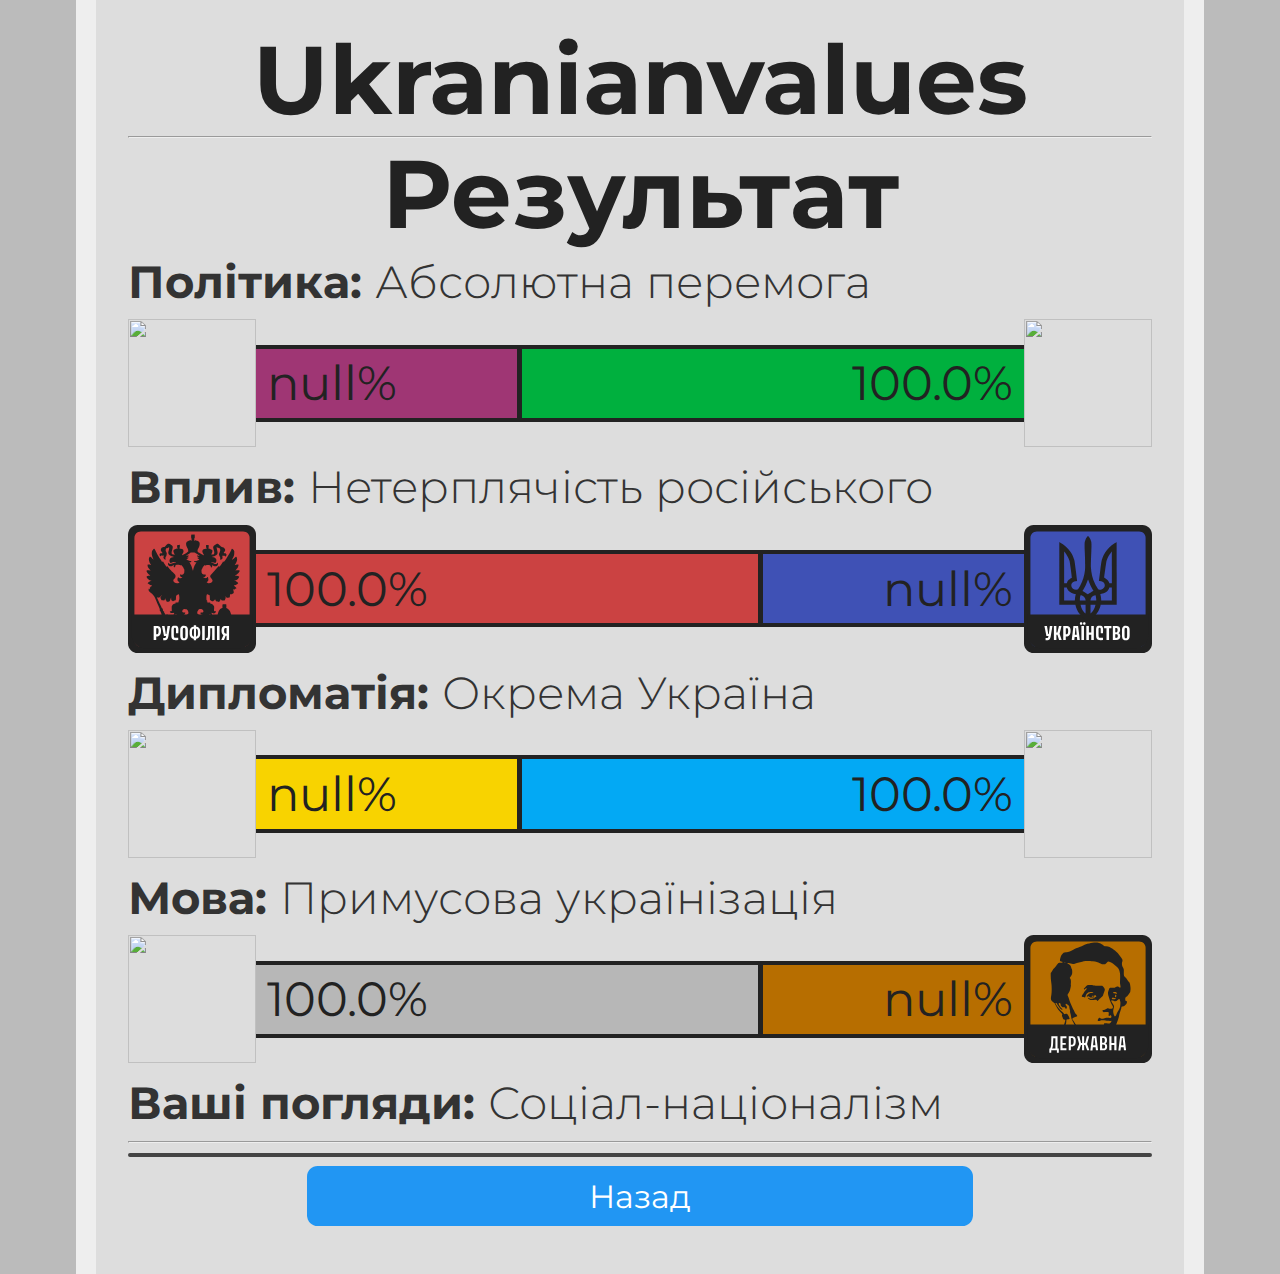
==== results.html @ b71c703a "Merge 3642f6d3f1ff70dfb672dedd7d964e59383653b6 into cd882b382a933d472b0d1d9122afc00abf5e7528" ====
<head>
    <link href="https://fonts.googleapis.com/css?family=Montserrat:300,400,700|Roboto:400,700" rel="stylesheet">
    <link href='style.css' rel='stylesheet' type='text/css'>
    <title>Ukranianvalues Реузльтати</title>
    <link rel="icon" type="x-icon" href="icon.png">
    <link rel="shortcut icon" type="x-icon" href="icon.png">
    <meta charset="utf-8">
    <script>
      version = "Darkstorm's Podavl Inc." //Remember to update this before making changes to the test itself!
    </script>
    </head>
    <script type="application/javascript"
            src="ideologies.js">
    </script>
    
    <body>
    <h1>Ukranianvalues</h1>
    <hr>
    
    <h1>Результат</h1>
    
    <h2>Політика: <span class="weight-300" id="economic-label"></span></h2>
    <div class="axis">
        <img id="img-equality" src="value_images/equality.svg" height="128pt"/>
        <div class="bar equality" id="bar-equality"><div class="text-wrapper" id="equality"></div></div>
        <div class="bar wealth" id="bar-wealth"><div class="text-wrapper" id="wealth"></div></div>
        <img id="img-wealth" src="value_images/markets.svg" height="128pt"/>
    </div>
    <h2>Вплив: <span class="weight-300" id="diplomatic-label"></span></h2>
    <div class="axis">
        <img id="img-might" src="value_images/nation.svg" height="128pt"/>
        <div class="bar might" id="bar-might"><div class="text-wrapper" id="might"></div></div>
        <div class="bar peace" id="bar-peace"><div class="text-wrapper" id="peace"></div></div>
        <img id="img-peace" src="value_images/globe.svg" height="128pt"/>
    </div>
    <h2>Дипломатія: <span class="weight-300" id="state-label"></span></h2>
    <div class="axis">
        <img id="img-liberty" src="value_images/liberty.svg" height="128pt"/>
        <div class="bar liberty" id="bar-liberty"><div class="text-wrapper" id="liberty"></div></div>
        <div class="bar authority" id="bar-authority"><div class="text-wrapper" id="authority"></div></div>
        <img id="img-authority" src="value_images/authority.svg" height="128pt"/>
    </div>
    <h2>Мова: <span class="weight-300" id="society-label"></span></h2>
    <div class="axis">
        <img id="img-tradition" src="value_images/tradition.svg" height="128pt"/>
        <div class="bar tradition" id="bar-tradition"><div class="text-wrapper" id="tradition"></div></div>
        <div class="bar progress" id="bar-progress"><div class="text-wrapper" id="progress"></div></div>
        <img id="img-progress" src="value_images/progress.svg" height="128pt"/>
    </div>
    <h2>Ваші погляди: <span class="weight-300" id="ideology-label"></span></h2>
    <hr/>
    <img src="" id="banner">
    <button class="button" onclick="location.href='index.html';">Назад</button> <br>

    <script>
        const econArray = ["Тотальна зрада","Кранє невдоволення","Песимістичні очікування","Невпевнений","Оптимістичні очікування","Впевненість в перемозі","Абсолютна перемога"]
        const diplArray = ["Максимальне росіянство","Русофілія","Схильність до російського","Помірність","Україноцетризм","Русофобія","Нетерплячість російського"]
        const govtArray = ["Про-західний фанатизм","Впевнене інтегрування","Зближення з Заходом","Баланс","Скептичне ставлення","Свій підхід","Окрема Україна"]
        const sctyArray = ["Мовна свобода","Плюралізм","Білінгвізм","Нейтральний","Лагідна українізація","Мовний шовінізм","Примусова українізація"]

        const searchParams = new URLSearchParams(window.location.search.substring(1))

        const equality  = searchParams.get("e")
        const peace     = searchParams.get("d")
        const liberty   = searchParams.get("g")
        const progress  = searchParams.get("s")
        const wealth    = (100 - equality).toFixed(1)
        const might     = (100 - peace   ).toFixed(1)
        const authority = (100 - liberty ).toFixed(1)
        const tradition = (100 - progress).toFixed(1)

        function setBarValue(name, value) {
            const innerel = document.getElementById(name)
            const outerel = document.getElementById("bar-" + name)
            outerel.style.width = (value + "%")
            innerel.innerHTML = (value + "%")
            if (innerel.offsetWidth + 20 > outerel.offsetWidth) {
                innerel.style.visibility = "hidden"
            }
        }

        function setLabel(val, ary) {
            if (val > 100) { return "" } else
            if (val > 90) { return ary[0] } else
            if (val > 75) { return ary[1] } else
            if (val > 60) { return ary[2] } else
            if (val >= 40) { return ary[3] } else
            if (val >= 25) { return ary[4] } else
            if (val >= 10) { return ary[5] } else
            if (val >= 0) { return ary[6] } else
                {return ""}
        }
    
        setBarValue("equality", equality)
        setBarValue("wealth", wealth)
        setBarValue("peace", peace)
        setBarValue("might", might)
        setBarValue("liberty", liberty)
        setBarValue("authority", authority)
        setBarValue("progress", progress)
        setBarValue("tradition", tradition)
    
        document.getElementById("economic-label").innerHTML = setLabel(equality, econArray)
        document.getElementById("diplomatic-label").innerHTML = setLabel(peace, diplArray)
        document.getElementById("state-label").innerHTML = setLabel(liberty, govtArray)
        document.getElementById("society-label").innerHTML = setLabel(progress, sctyArray)
    
        let ideology = ""
        let ideodist = Infinity

        for (let i = 0; i < ideologies.length; i++) {
            let dist = 0
            dist += Math.pow(Math.abs(ideologies[i].stats.econ - equality), 2) // Політика
            dist += Math.pow(Math.abs(ideologies[i].stats.govt - liberty), 2) // Вплив
            dist += Math.pow(Math.abs(ideologies[i].stats.dipl - peace), 2) // Дипломатія
            dist += Math.pow(Math.abs(ideologies[i].stats.scty - progress), 1.73856063) // Мова
            if (dist < ideodist) {
                ideology = ideologies[i].name
                ideodist = dist
            }
        }

        document.getElementById("ideology-label").innerHTML = ideology
    
        function createImage(src, x, y, w, h) {
            const img = new Image ()
            // Request CORS permission
            img.crossOrigin = "anonymous"; // This line is key to avoid the tainted canvas issue
            img.src = src
            img.onload = function() {
                ctx.drawImage(img, x, y, w, h)
            }
        }
    
        window.onload = function() {
            const c = document.createElement("canvas")
            const ctx = c.getContext("2d")
            c.width = 800;
            c.height = 650;
            ctx.fillStyle = "#EEEEEE"
            ctx.fillRect(0, 0, 800, 650);
            let img;
            
            img = document.getElementById("img-equality")
            ctx.drawImage(img, 20, 170, 100, 100);
            img = document.getElementById("img-wealth")
            ctx.drawImage(img, 680, 170, 100, 100)
            img = document.getElementById("img-might")
            ctx.drawImage(img, 20, 290, 100, 100)
            img = document.getElementById("img-peace")
            ctx.drawImage(img, 680, 290, 100, 100)
            img = document.getElementById("img-liberty")
            ctx.drawImage(img, 20, 410, 100, 100)
            img = document.getElementById("img-authority")
            ctx.drawImage(img, 680, 410, 100, 100)
            img = document.getElementById("img-tradition")
            ctx.drawImage(img, 20, 530, 100, 100)
            img = document.getElementById("img-progress")
            ctx.drawImage(img, 680, 530, 100, 100)
    
            ctx.fillStyle="#222222"
            ctx.fillRect(120, 180, 560, 80)
            ctx.fillRect(120, 300, 560, 80)
            ctx.fillRect(120, 420, 560, 80)
            ctx.fillRect(120, 540, 560, 80)
            ctx.fillStyle="#9f3674"
            ctx.fillRect(120, 184, 5.6*equality-2, 72)
            ctx.fillStyle="#00B03E"
            ctx.fillRect(682-5.6*wealth, 184, 5.6*wealth-2, 72)
            ctx.fillStyle="#3f51b5"
            ctx.fillRect(120, 304, 5.6*might-2, 72)
            ctx.fillStyle="#cb4242"
            ctx.fillRect(682-5.6*peace, 304, 5.6*peace-2, 72)
            ctx.fillStyle="#f8d300"
            ctx.fillRect(120, 424, 5.6*liberty-2, 72)
            ctx.fillStyle="#03a9f4"
            ctx.fillRect(682-5.6*authority, 424, 5.6*authority-2, 72)
            ctx.fillStyle="#b76e00"
            ctx.fillRect(120, 544, 5.6*tradition-2, 72)
            ctx.fillStyle="#b7b7b7"
            ctx.fillRect(682-5.6*progress, 544, 5.6*progress-2, 72)
            ctx.fillStyle="#222222"
            ctx.font="700 45px Montserrat"
            ctx.textAlign="left"
            ctx.fillText("Ukranianvalues", 20, 90)
            ctx.font="50px Montserrat"
            ctx.fillText(ideology, 20, 140)
    
            ctx.textAlign="left"
            if (equality  > 30) {ctx.fillText(equality + "%", 130, 237.5)}
            if (might     > 30) {ctx.fillText(might + "%", 130, 357.5)}
            if (liberty   > 30) {ctx.fillText(liberty + "%", 130, 477.5)}
            if (tradition > 30) {ctx.fillText(tradition + "%", 130, 597.5)}
            ctx.textAlign="right"
            if (wealth    > 30) {ctx.fillText(wealth + "%", 670, 237.5)}
            if (peace     > 30) {ctx.fillText(peace + "%", 670, 357.5)}
            if (authority > 30) {ctx.fillText(authority + "%", 670, 477.5)}
            if (progress  > 30) {ctx.fillText(progress + "%", 670, 597.5)}
    
            ctx.font="300 30px Montserrat"
            ctx.fillText("wlad1slav.github.io/ukrainianvalues.github.io", 780, 40)
            ctx.fillText(version, 780, 90)
            ctx.textAlign="center"
            ctx.fillText("Політика: " + document.getElementById("economic-label").innerHTML, 400, 175)
            ctx.fillText("Вплив: " + document.getElementById("diplomatic-label").innerHTML, 400, 295)
            ctx.fillText("Дипломатія: " + document.getElementById("state-label").innerHTML, 400, 415)
            ctx.fillText("Мова: " + document.getElementById("society-label").innerHTML, 400, 535)
    
            document.getElementById("banner").src = c.toDataURL();
        }
        </script>
    </body>
---- style.css ----
:root {

    /* Політика */
    --zrada: #9f3674; /* ЗРАДА */
    --peremoha: #00B03E; /* ПЕРЕМОГА */

    /* Вплив */
    --pedophilic: #cb4242; /* РУСОФІЛІЯ */
    --nationalism: #3f51b5; /* УКРАЇНСТВО */

    /* Дипломатія */
    --euroatlantism: #f8d300; /* ЄВРОАТЛАНТИЗМ */
    --sovereignty: #03a9f4; /* САМОСТІЙНІСТЬ */

    /* МОВА */
    --state-language: #b76e00; /* ДЕРЖАВНА */
    --not-matter: #b7b7b7; /* ВІЛЬНІСТЬ */
}

html {
    background-color: #bbbbbb;
    padding: 0px;
    scroll-behavior: smooth;
}
body {
    width: 80%;
    min-height: calc(100vh - 4em);
    margin: 0 auto;
    padding: 2em;
    background-color: #dddddd;
    border-color: #eeeeee;
    border-left-style: solid;
    border-right-style: solid;
    border-width: 20px;
}
p {
    color: #444444;
    font-family: 'Roboto', sans-serif;
    font-size: 18.5pt;
    line-height: 1.15;
    margin: 4pt;
}

p.value {
    margin-top: 22px;
    margin-bottom: 22px;
    text-indent: -16pt;
    margin-left: 20pt;
    font-size: 24pt;
    line-height: 2.11666656px;
    letter-spacing: 0.03em;
    font-family: 'Montserrat';
}

p.axis_name {
    margin-top: 50px;
    color: #333333;
    font-size: 19pt;
    font-family: 'Montserrat';
}
p.question {
    margin: 16pt auto;
    color: #333333;
    font-family: 'Montserrat', sans-serif;
    font-weight: normal;
    width: 70%;
    min-width: 500pt;
    min-height: 144pt;
    background-color: #eeeeee;
    padding: 16pt;
    border-radius: 16pt;
    font-size: 36pt;
    display: flex;
    justify-content: center;
    align-items: center;
    text-align: center;

}
h1 {
    color: #222222;
    font-family: 'Montserrat', sans-serif;
    font-size: 72pt;
    text-align: center;
    line-height: 72pt;
    margin-top: 0pt;
    margin-bottom: 0pt;
}
h2 {
    color: #333333;
    font-family: 'Montserrat', sans-serif;
    font-size: 34pt;
    line-height: 36pt;
    margin-top: 12pt;
    margin-bottom: 10pt;
}
li {
    font-size: 16pt;
    text-indent: 16pt;
}
a {
    font-family: inherit;
}
div.center {
    background-color: #eeeeee;
    font-family: 'Montserrat', sans-serif;
    border-radius: 8pt;
    padding: 6pt;
    color: white;
    width: 50%;
    min-width: 488pt;
    text-align: center;
    text-decoration: none;
    display: block;
    font-size: 24pt;
    margin: auto;
}
img.quadcolumn {
    width: 23.75%;
    transition: transform .3s;
}
img.quadcolumn:hover {
    transform: scale(1.05);
  }
div.quadcolumn {
    width: 23.75%;
}
div.axis_name {
    color: #333333;
    font-size: 19pt;
    font-family: 'Montserrat';
    display: inline-block;
    padding-bottom: 8.65pt;
}
.spacer {
    display: flex;
}
.spacer > div{
    margin-top: 10px;
    display: inline-block;
    *display: inline; /* For IE7 */
    text-align: center;
}
.button {
    background-color: #2196f3;
    font-family: 'Montserrat', sans-serif;
    border: none;
    border-radius: 8pt;
    color: white;
    padding: 8pt;
    width: 50%;
    min-width: 500pt;
    text-align: center;
    text-decoration: none;
    display: block;
    font-size: 24pt;
    margin: -2px auto;
    cursor: pointer;
}
.button:hover, .button:focus { background: #1687e0; }
.stronglyAgree { background: #1b5e20; }
.stronglyAgree:hover, .stronglyAgree:focus { background: #154a19; }
.agree { background: #4caf50; }
.agree:hover, .agree:focus { background: #29942e; }
.neutral { background: #949494; }
.neutral:hover, .neutral:focus { background: #656565; }
.disagree { background: #f44336; }
.disagree:hover, .disagree:focus { background: #d6271a; }
.stronglyDisagree { background: #b71c1c; }
.stronglyDisagree:hover, .stronglyDisagree:focus { background: #a00e0e; }

.small_button, .small_button_off {
    background-color: #333;
    font-family: 'Montserrat', sans-serif;
    border: none;
    border-radius: 8pt;
    color: white;
    padding: 8pt;
    width: 10%;
    min-width: 100pt;
    text-align: center;
    text-decoration: none;
    display: block;
    font-size: 18pt;
    margin: -2px auto;
    cursor: pointer;
}

.small_button:hover, .small_button:focus {
    background: #222;
}

.small_button_off {
    background-color: #ddd;
    color: #888;
    border: 2px solid #888;
    cursor: not-allowed;
    margin: -4px auto;
}
.arrow {
    width: 60%;
    height: auto;
}
div.explanation_blurb_left {
    vertical-align: top;
    width: 37%;
    margin-left: 1%;
    margin-right: 1%;
}
div.explanation_blurb_right {
    vertical-align: top;
    width: 37%;
    margin-left: 1%;
    margin-right: 1%;
}
div.explanation_axis {
    width: 20.9%;
    vertical-align: top;
}
div.axis {
    width: 100%;
    display: flex;
    align-items: center;
    justify-content: center;
}
div.bar {
    height: 36pt;
    line-height: 36pt;
    padding: 8pt;
    margin-top: 4pt;
    margin-bottom: 4pt;
    border-width: 4px;
    border-right-width: 1px;
    border-top-style: solid;
    border-bottom-style: solid;
    border-color: #222222;
    background-color: #eeeeee;
    display: block;
    width: 50%;
}
div.text-wrapper {
    font-family: 'Montserrat', sans-serif;
    font-size: 36pt;
    line-height: 36pt;
    color: #222222;
    display: inline-block;
}

/* ЗРАДА */
div.equality {
    background-color: var(--zrada);
    text-align: left;
    border-right-style: solid;
}

/* ПЕРЕМОГА */
div.wealth {
    background-color: var(--peremoha);
    text-align: right;
    border-left-style: solid;
}

/* ЄВРОАТЛАНТІЗМ */
div.liberty {
    background-color: var(--euroatlantism);
    text-align: left;
    border-right-style: solid;
}

/* САМОСТІЙНІСТЬ */
div.authority {
    background-color: var(--sovereignty);
    text-align: right;
    border-left-style: solid;
}

/* УКРАЇНСТВО */
div.peace {
    background-color: var(--nationalism);
    text-align: right;
    border-left-style: solid;
}

/* РУСОФІЛІЯ */
div.might {
    background-color: var(--pedophilic);
    text-align: left;
    border-right-style: solid;
}

/* ДЕРЖАВНА */
div.progress {
    background-color: var(--state-language);
    text-align: right;
    border-left-style: solid;
}

/* НЕМАЄ РІЗНИЦЯ */
div.tradition {
    background-color: var(--not-matter);
    text-align: left;
    border-right-style: solid;
}

span.weight-300 {
    font-weight: 300;
}
.explanation_bg {
    background-color: #eeeeee;
    border-radius: 25px;
    margin-top: 15px;
}
#banner {
    border-color: #444444;
    border-style: solid;
    border-width: 2px;
    border-radius: 8pt;
    display: block;
    margin: 8pt;
    margin-left: auto;
    margin-right: auto;
}

/* ukranianvalues custom styles */
@media (max-width: 936px) {
    h1 {
        font-size: 50pt;
    }
}
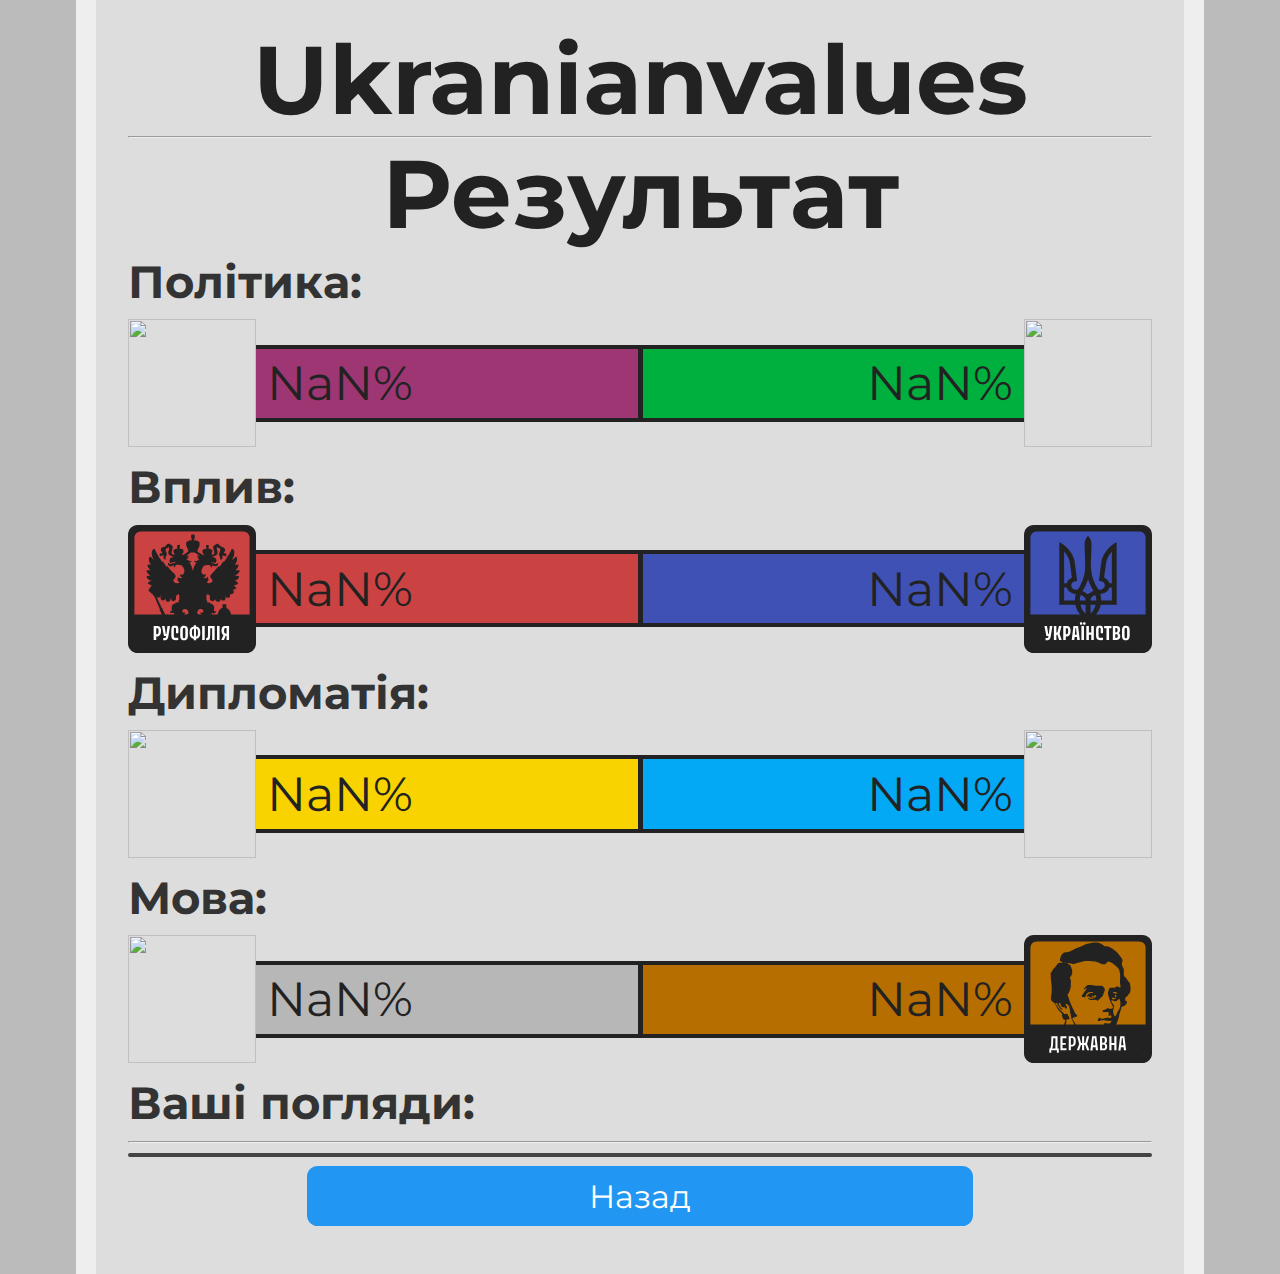
==== commit 9f02ff86: "Правки після стриму Новосилецького" ====
--- a/results.html
+++ b/results.html
@@ -53,33 +53,35 @@
     <button class="button" onclick="location.href='index.html';">Назад</button> <br>
 
     <script>
-        const econArray = ["Тотальна зрада","Кранє невдоволення","Песимістичні очікування","Невпевнений","Оптимістичні очікування","Впевненість в перемозі","Абсолютна перемога"]
-        const diplArray = ["Максимальне росіянство","Русофілія","Схильність до російського","Помірність","Україноцетризм","Русофобія","Нетерплячість російського"]
-        const govtArray = ["Про-західний фанатизм","Впевнене інтегрування","Зближення з Заходом","Баланс","Скептичне ставлення","Свій підхід","Окрема Україна"]
-        const sctyArray = ["Мовна свобода","Плюралізм","Білінгвізм","Нейтральний","Лагідна українізація","Мовний шовінізм","Примусова українізація"]
-
-        const searchParams = new URLSearchParams(window.location.search.substring(1))
-
-        const equality  = searchParams.get("e")
-        const peace     = searchParams.get("d")
-        const liberty   = searchParams.get("g")
-        const progress  = searchParams.get("s")
-        const wealth    = (100 - equality).toFixed(1)
-        const might     = (100 - peace   ).toFixed(1)
-        const authority = (100 - liberty ).toFixed(1)
-        const tradition = (100 - progress).toFixed(1)
-
+        function getQueryVariable(variable)
+        {
+               var query = window.location.search.substring(1)
+               var vars = query.split("&")
+               for (var i=0;i<vars.length;i++) {
+                    var pair = vars[i].split("=")
+                    if(pair[0] == variable) {
+                        return pair[1]
+                    }
+               }
+               return(NaN);
+        }
+    
         function setBarValue(name, value) {
-            const innerel = document.getElementById(name)
-            const outerel = document.getElementById("bar-" + name)
+            innerel = document.getElementById(name)
+            outerel = document.getElementById("bar-" + name)
             outerel.style.width = (value + "%")
             innerel.innerHTML = (value + "%")
             if (innerel.offsetWidth + 20 > outerel.offsetWidth) {
                 innerel.style.visibility = "hidden"
             }
         }
+    
+        econArray = ["Тотальна зрада","Кранє невдоволення","Песимістичні очікування","Невпевнений","Оптимістичні очікування","Впевненість в перемозі","Абсолютна перемога"]
+        diplArray = ["Максимальне росіянство","Русофілія","Схильність до російського","Помірність","Україноцентризм","Русофобія","Нетерплячість російського"]
+        govtArray = ["Про-західний фанатизм","Впевнене інтегрування","Зближення з Заходом","Баланс","Скептичне ставлення","Свій підхід","Окрема Україна"]
+        sctyArray = ["Мовна свобода","Плюралізм","Білінгвізм","Нейтральний","Лагідна українізація","Мовний шовінізм","Примусова українізація"]
 
-        function setLabel(val, ary) {
+        function setLabel(val,ary) {
             if (val > 100) { return "" } else
             if (val > 90) { return ary[0] } else
             if (val > 75) { return ary[1] } else
@@ -91,6 +93,15 @@
                 {return ""}
         }
     
+        equality  = getQueryVariable("e")
+        peace     = getQueryVariable("d")
+        liberty   = getQueryVariable("g")
+        progress  = getQueryVariable("s")
+        wealth    = (100 - equality).toFixed(1)
+        might     = (100 - peace   ).toFixed(1)
+        authority = (100 - liberty ).toFixed(1)
+        tradition = (100 - progress).toFixed(1)
+    
         setBarValue("equality", equality)
         setBarValue("wealth", wealth)
         setBarValue("peace", peace)
@@ -105,11 +116,10 @@
         document.getElementById("state-label").innerHTML = setLabel(liberty, govtArray)
         document.getElementById("society-label").innerHTML = setLabel(progress, sctyArray)
     
-        let ideology = ""
-        let ideodist = Infinity
-
-        for (let i = 0; i < ideologies.length; i++) {
-            let dist = 0
+        ideology = ""
+        ideodist = Infinity
+        for (var i = 0; i < ideologies.length; i++) {
+            dist = 0
             dist += Math.pow(Math.abs(ideologies[i].stats.econ - equality), 2) // Політика
             dist += Math.pow(Math.abs(ideologies[i].stats.govt - liberty), 2) // Вплив
             dist += Math.pow(Math.abs(ideologies[i].stats.dipl - peace), 2) // Дипломатія
@@ -119,11 +129,10 @@
                 ideodist = dist
             }
         }
-
         document.getElementById("ideology-label").innerHTML = ideology
     
         function createImage(src, x, y, w, h) {
-            const img = new Image ()
+            img = new Image ()
             // Request CORS permission
             img.crossOrigin = "anonymous"; // This line is key to avoid the tainted canvas issue
             img.src = src
@@ -133,14 +142,13 @@
         }
     
         window.onload = function() {
-            const c = document.createElement("canvas")
-            const ctx = c.getContext("2d")
+            var c = document.createElement("canvas")
+            var ctx = c.getContext("2d")
             c.width = 800;
             c.height = 650;
             ctx.fillStyle = "#EEEEEE"
-            ctx.fillRect(0, 0, 800, 650);
-            let img;
-            
+            ctx.fillRect(0,0,800,650);
+    
             img = document.getElementById("img-equality")
             ctx.drawImage(img, 20, 170, 100, 100);
             img = document.getElementById("img-wealth")
